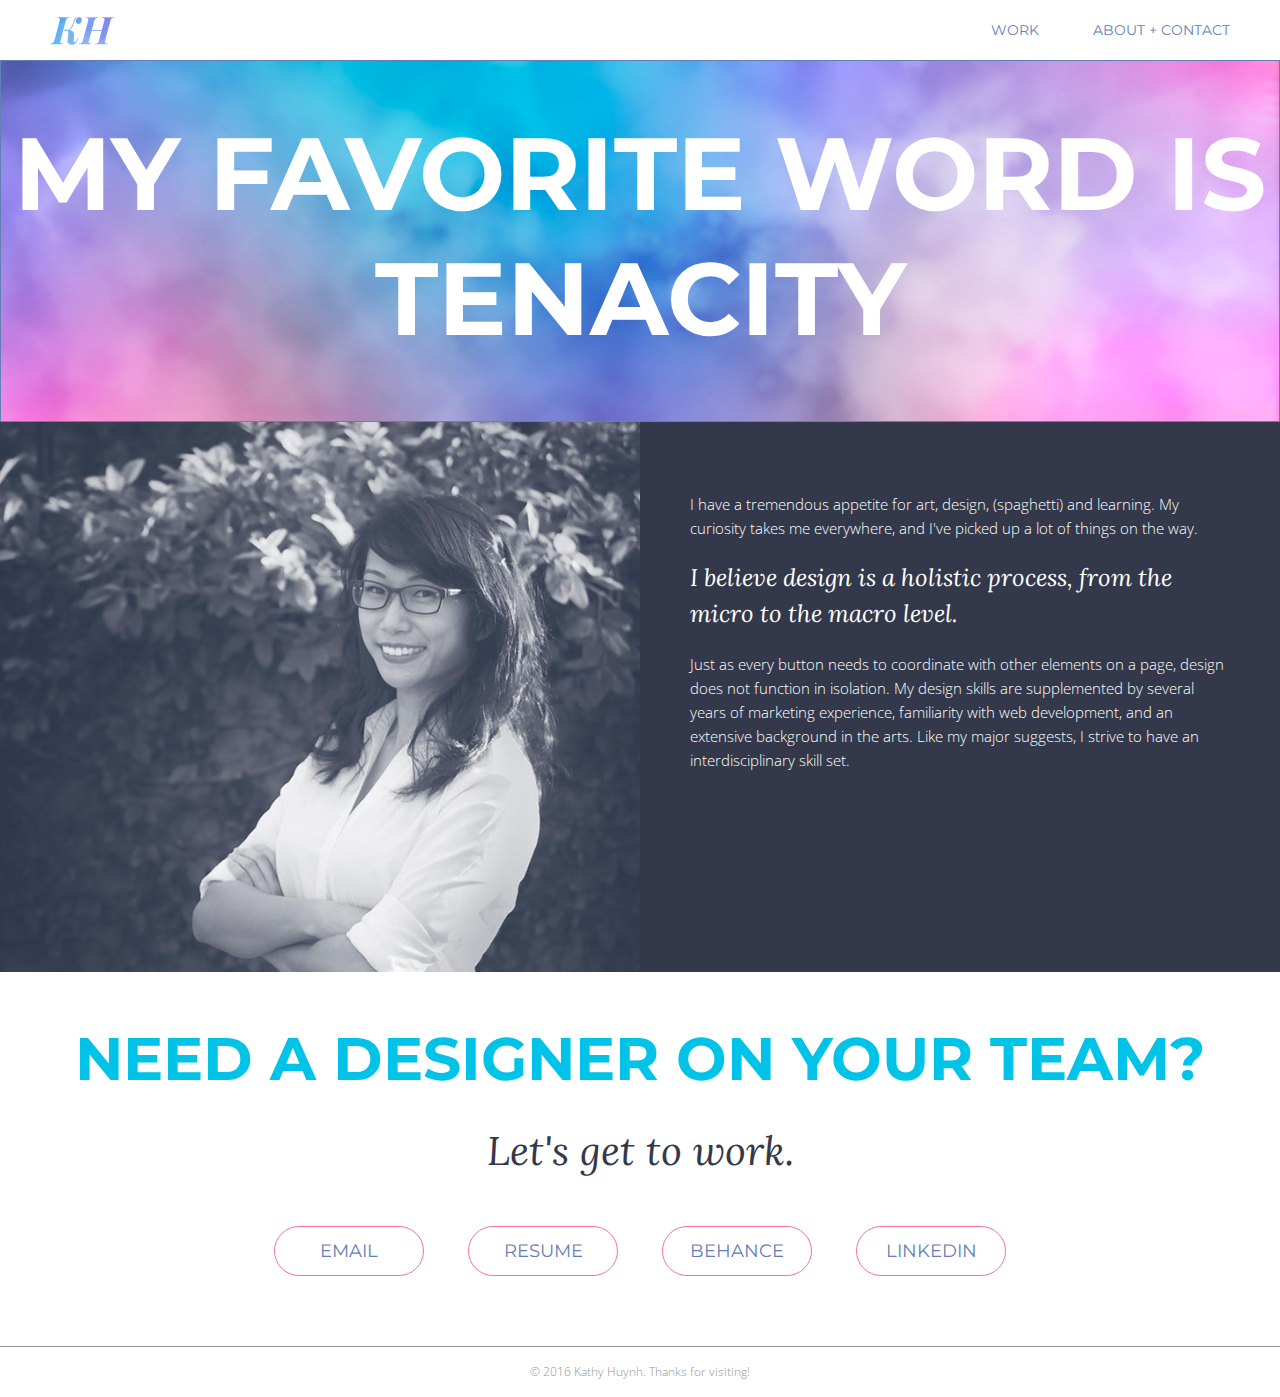
==== about-contact.html @ 4cca3c96 "website version 2 inital commit" ====
<!DOCTYPE html>
<html lang="en-US">
<head>
  <title>Kathy Huynh Design Portfolio</title>
  <meta charset="utf-8"/>
  <meta name="viewport" content="width=device-width, initial-scale=1">
  <link rel="icon" type="image/png" href="img/favicon.png">
  <link rel="stylesheet" type="text/css" href="hkathy.css">
  <link href="https://fonts.googleapis.com/css?family=Open+Sans:300|Lora:400i|Montserrat:400|Playfair+Display:700i" rel="stylesheet">
</head>
<body>
  <nav class="no-border">
    <a href="index.html"><div class="nav-section" id="nav-home">
      <img src="img/nav-icon.svg" alt="KH">
    </div></a>
    <div class="nav-section" id ="nav-work">
      <a href="index.html">Work</a>
    </div>
    <div class="nav-section" id="nav-about-contact">
      <a href="about-contact.html">About + Contact</a>
    </div>
  </nav>
  <div class="hero" id="about">
    <h1>My favorite word is tenacity</h1>
  </div>
  <div class="bio">
    <div class="col" id="profile-pic"></div>
    <div class="col">
      <p>I have a tremendous appetite for art, design, (spaghetti) and learning. My curiosity takes me everywhere, and I've picked up a lot of things on the way.</p>
      <p class="bio-highlight">I believe design is a holistic process, from the micro to the macro level.</p>
      <p>Just as every button needs to coordinate with other elements on a page, design does not function in isolation. My design skills are supplemented by several years of marketing experience, familiarity with web development, and an extensive background in the arts. Like my major suggests, I strive to have an interdisciplinary skill set.</p>
    </div>
  </div>
  <div class="contact">
    <h2>Need a designer on your team?</h2>
    <h3>Let's get to work.</h3>
    <a href="mailto:huynhk100@gmail.com"><button class="btn-contact">Email</button></a>
    <a href="https://drive.google.com/open?id=0Bw5WRVoTo90-eUJ2d1pSTkNGbk0"><button class="btn-contact">Resume</button></a>
    <a href="https://www.behance.net/hkathy"><button class="btn-contact">Behance</button></a>
    <a href="https://www.linkedin.com/in/huynhkathy"><button class="btn-contact">Linkedin</button></a>
  </div>
  <footer style="margin-top: 50px">&copy; 2016 Kathy Huynh. Thanks for visiting!</footer>
</body>

</html>
---- hkathy.css ----
body {
  margin: 0; }

p {
  color: #33384A;
  font-family: "Open Sans", sans-serif;
  font-size: 15px;
  line-height: 24px;
  margin: 20px 0px;
  font-weight: 200; }

ol, ul {
  color: #33384A;
  font-family: "Open Sans", sans-serif;
  font-size: 16px;
  line-height: 24px; }
  ol li, ul li {
    margin: 20px 0px; }

nav {
  text-align: right;
  font-family: "Montserrat", sans-serif;
  font-size: 14px;
  font-weight: 400;
  text-transform: uppercase;
  height: 60px;
  line-height: 60px;
  padding: 0px 50px;
  border-bottom: 0.5px solid #939598; }
  nav a {
    color: #6380B6;
    text-decoration: none;
    transition: color .25s ease;
    -moz-transition: color .25s ease;
    -webkit-transition: color .25s ease; }
    nav a:hover {
      color: #F172A4; }
  @media screen and (max-width: 767px) {
    nav {
      padding: 0px 10px; } }

.nav-section {
  display: inline-block; }

#nav-home {
  float: left; }
  #nav-home img {
    vertical-align: middle;
    height: 30px; }

#nav-work {
  margin-right: 50px; }
  @media screen and (max-width: 767px) {
    #nav-work {
      margin-right: 30px; } }

.hero {
  text-align: center;
  color: #33384A;
  padding-top: 50px;
  padding-bottom: 30px;
  border-bottom: 0.5px solid #939598; }
  .hero h1 {
    text-transform: uppercase;
    font-family: "Montserrat", sans-serif;
    font-weight: 700;
    font-size: 8vw;
    margin: 0; }
    @media screen and (max-width: 992px) {
      .hero h1 {
        font-size: 10vw; } }
  .hero h2 {
    font-family: "Playfair Display", serif;
    font-size: 4vw;
    color: #00C3E7;
    text-transform: none; }
    @media screen and (max-width: 767px) {
      .hero h2 {
        font-size: 28px; } }

#work {
  text-align: center;
  padding-top: 20px; }
  @media screen and (min-width: 1352px) {
    #work {
      padding-left: 10vw;
      padding-right: 10vw; } }

.project-card {
  display: inline-block;
  margin: 20px;
  width: 295px;
  height: 477px;
  text-align: left;
  overflow: hidden; }
  @media screen and (max-width: 767px) {
    .project-card {
      margin: 20px 0px; } }
  .project-card .project-image {
    width: 100%; }
    .project-card .project-image img {
      vertical-align: middle;
      width: 100%;
      height: auto;
      transition: opacity .25s ease;
      -moz-transition: opacity .25s ease;
      -webkit-transition: opacity .25s ease; }
      .project-card .project-image img:hover {
        opacity: 0.6; }
  .project-card .divider-blue {
    width: 70px;
    height: 3px;
    background-color: #00C3E7;
    margin: 15px 0px; }
  .project-card .divider-pink {
    width: 70px;
    height: 3px;
    background-color: #F172A4;
    margin: 15px 0px; }
  .project-card .divider-purple {
    width: 70px;
    height: 3px;
    background-color: #8781bd;
    margin: 15px 0px; }
  .project-card h5 {
    text-transform: uppercase;
    font-family: "Montserrat", sans-serif;
    font-size: 20px;
    font-weight: 400;
    color: #33384A;
    line-height: 24px;
    margin-top: -5px; }
  .project-card p {
    font-family: "Lora", serif;
    font-weight: 400;
    font-style: italic;
    font-size: 14px;
    color: #939598;
    line-height: 24px;
    margin-top: -30px; }

footer {
  height: 50px;
  font-family: "Open Sans", sans-serif;
  font-size: 12px;
  font-weight: 200;
  color: #939598;
  border-top: 0.5px #939598 solid;
  line-height: 50px;
  text-align: center; }

.hero#about {
  background-image: url("img/cloudy-header.jpg");
  background-size: cover;
  color: white;
  border: 0.1px solid #6380B6;
  padding-bottom: 60px; }
  @media screen and (max-width: 600px) {
    .hero#about h1 {
      font-size: 48px; } }

.bio {
  display: flex;
  /* equal height of the children */
  background: #33384A; }
  .bio .col {
    flex: 1;
    /* additionally, equal width */
    padding: 50px; }
    @media screen and (max-width: 767px) {
      .bio .col {
        padding: 10px; } }
    @media screen and (min-width: 767px) {
      .bio .col {
        min-height: 450px; } }
    .bio .col p {
      color: white; }
    .bio .col p.bio-highlight {
      font-family: "Lora", serif;
      font-weight: 400;
      font-style: italic;
      font-size: 24px;
      line-height: 36px; }
  .bio #profile-pic {
    background-image: url("img/profile-picture.jpg");
    background-size: cover;
    background-position: right; }
    @media screen and (max-width: 767px) {
      .bio #profile-pic {
        display: none; } }

.contact {
  text-align: center; }
  .contact h2 {
    font-family: "Montserrat", sans-serif;
    font-size: 60px;
    color: #00C3E7;
    text-transform: uppercase; }
    @media screen and (max-width: 767px) {
      .contact h2 {
        font-size: 48px; } }
  .contact h3 {
    font-family: "Lora", serif;
    font-style: italic;
    font-weight: 400;
    font-size: 40px;
    color: #33384A;
    margin-top: -20px;
    margin-bottom: 50px; }
    @media screen and (max-width: 767px) {
      .contact h3 {
        font-size: 30px; } }
  .contact button.btn-contact {
    font-family: "Montserrat", sans-serif;
    font-weight: 400;
    font-size: 18px;
    line-height: 46px;
    width: 150px;
    height: 50px;
    background: none;
    border: 1px #F172A4 solid;
    border-radius: 50px;
    text-transform: uppercase;
    margin: 0px 20px 20px 20px;
    color: #6380B6;
    transition: color .25s ease;
    -moz-transition: color .25s ease;
    -webkit-transition: color .25s ease; }
    .contact button.btn-contact:hover {
      color: #F172A4; }

.no-border {
  border: none; }

.banner-image {
  width: 100%; }
  .banner-image img {
    width: 100%;
    height: auto; }

.padding-standard {
  padding-left: 15vw;
  padding-right: 15vw; }
  @media screen and (max-width: 767px) {
    .padding-standard {
      padding-left: 10px;
      padding-right: 10px; } }

.project-intro {
  color: #33384A;
  text-align: center; }
  .project-intro h3 {
    font-family: "Montserrat", sans-serif;
    font-size: 48px;
    text-transform: uppercase;
    margin-top: 40px; }
    @media screen and (max-width: 767px) {
      .project-intro h3 {
        font-size: 40px; } }
  .project-intro h4 {
    font-family: "Lora", serif;
    font-style: italic;
    font-size: 24px;
    line-height: 36px;
    margin-top: 0px;
    margin-bottom: 80px;
    font-weight: 400; }
    @media screen and (max-width: 767px) {
      .project-intro h4 {
        font-size: 18px; } }
  .project-intro p {
    margin-top: -30px; }
  .project-intro .type-blue {
    width: 15px;
    height: 15px;
    border-radius: 15px;
    background-color: #00C3E7;
    display: inline-block;
    margin: 10px 10px 15px 10px; }
  .project-intro .type-pink {
    width: 15px;
    height: 15px;
    border-radius: 15px;
    background-color: #F172A4;
    display: inline-block;
    margin: 10px 10px 15px 10px; }
  .project-intro .type-purple {
    width: 15px;
    height: 15px;
    border-radius: 15px;
    background-color: #8781bd;
    display: inline-block;
    margin: 10px 10px 15px 10px; }

h2 {
  font-family: "Montserrat", sans-serif;
  font-size: 16px;
  color: #33384A;
  text-transform: uppercase; }

.img-fit {
  margin-top: 50px;
  margin-bottom: 50px;
  text-align: center; }
  .img-fit img {
    width: 100%;
    height: auto; }

.row-equal {
  display: flex;
  /* equal height of the children */ }

.col {
  flex: 1;
  /* additionally, equal width */ }

.caption {
  font-style: italic;
  text-align: center;
  color: #939598;
  margin-bottom: 30px;
  margin-top: -30px; }

.row-3 {
  text-align: center; }
  @media screen and (min-width: 992px) {
    .row-3 {
      display: flex;
      justify-content: space-between; } }
  .row-3 .col-3 {
    text-align: left;
    vertical-align: top; }
    @media screen and (min-width: 992px) {
      .row-3 .col-3 {
        width: 30%; } }

.row-4 {
  text-align: center; }
  @media screen and (min-width: 992px) {
    .row-4 {
      display: flex;
      justify-content: space-between; } }
  .row-4 .col-4 {
    text-align: left;
    vertical-align: top; }
    @media screen and (min-width: 992px) {
      .row-4 .col-4 {
        width: 22%; } }

.row-2-1 {
  text-align: center; }
  @media screen and (min-width: 992px) {
    .row-2-1 {
      display: flex;
      justify-content: space-between; } }
  .row-2-1 .col-2-1 {
    text-align: left;
    vertical-align: top; }
    @media screen and (min-width: 992px) {
      .row-2-1 .col-2-1 {
        width: 60%; } }
  .row-2-1 .col-1-1 {
    text-align: left;
    vertical-align: top; }
    @media screen and (min-width: 992px) {
      .row-2-1 .col-1-1 {
        width: 30%; } }

.row-2 {
  text-align: center; }
  @media screen and (min-width: 992px) {
    .row-2 {
      display: flex;
      justify-content: space-between; } }
  .row-2 .col-2 {
    text-align: left;
    vertical-align: top; }
    @media screen and (min-width: 992px) {
      .row-2 .col-2 {
        width: 45%; } }
    @media screen and (max-width: 991px) {
      .row-2 .col-2 .btn-margin {
        margin-top: 20px; } }

.highlight {
  background: #EEE;
  padding-top: 30px;
  padding-bottom: 30px; }

.highlight-link {
  background: #00C3E7;
  text-align: center;
  padding: 100px 0px; }
  .highlight-link button {
    background: white;
    color: #00C3E7;
    font-family: "Montserrat", sans-serif;
    font-size: 18px;
    height: 50px;
    border: none;
    padding: 0px 30px;
    border-radius: 50px;
    text-transform: uppercase;
    transition: background .25s ease;
    -moz-transition: background .25s ease;
    -webkit-transition: background .25s ease; }
    .highlight-link button:hover {
      background: #33384A; }

.highlight-scenario {
  border-radius: 20px;
  padding: 20px 30px;
  background-color: #EEE; }

.project-index {
  background-color: #33384A;
  padding-top: 50px;
  padding-bottom: 40px; }
  .project-index .row-3 .col-3 {
    text-align: center; }
    .project-index .row-3 .col-3 h2 {
      color: white; }
    .project-index .row-3 .col-3 p {
      color: white; }
      .project-index .row-3 .col-3 p.current-project {
        text-decoration: underline; }
      .project-index .row-3 .col-3 p:hover {
        font-weight: 600; }

.project-footer {
  background-color: #33384A;
  top-border: white;
  color: white; }

hr {
  border: 0.5px #6380B6 solid; }

.shadow {
  box-shadow: -2px 3px 5px #ddd; }

a {
  text-decoration: none; }

/*# sourceMappingURL=hkathy.css.map */
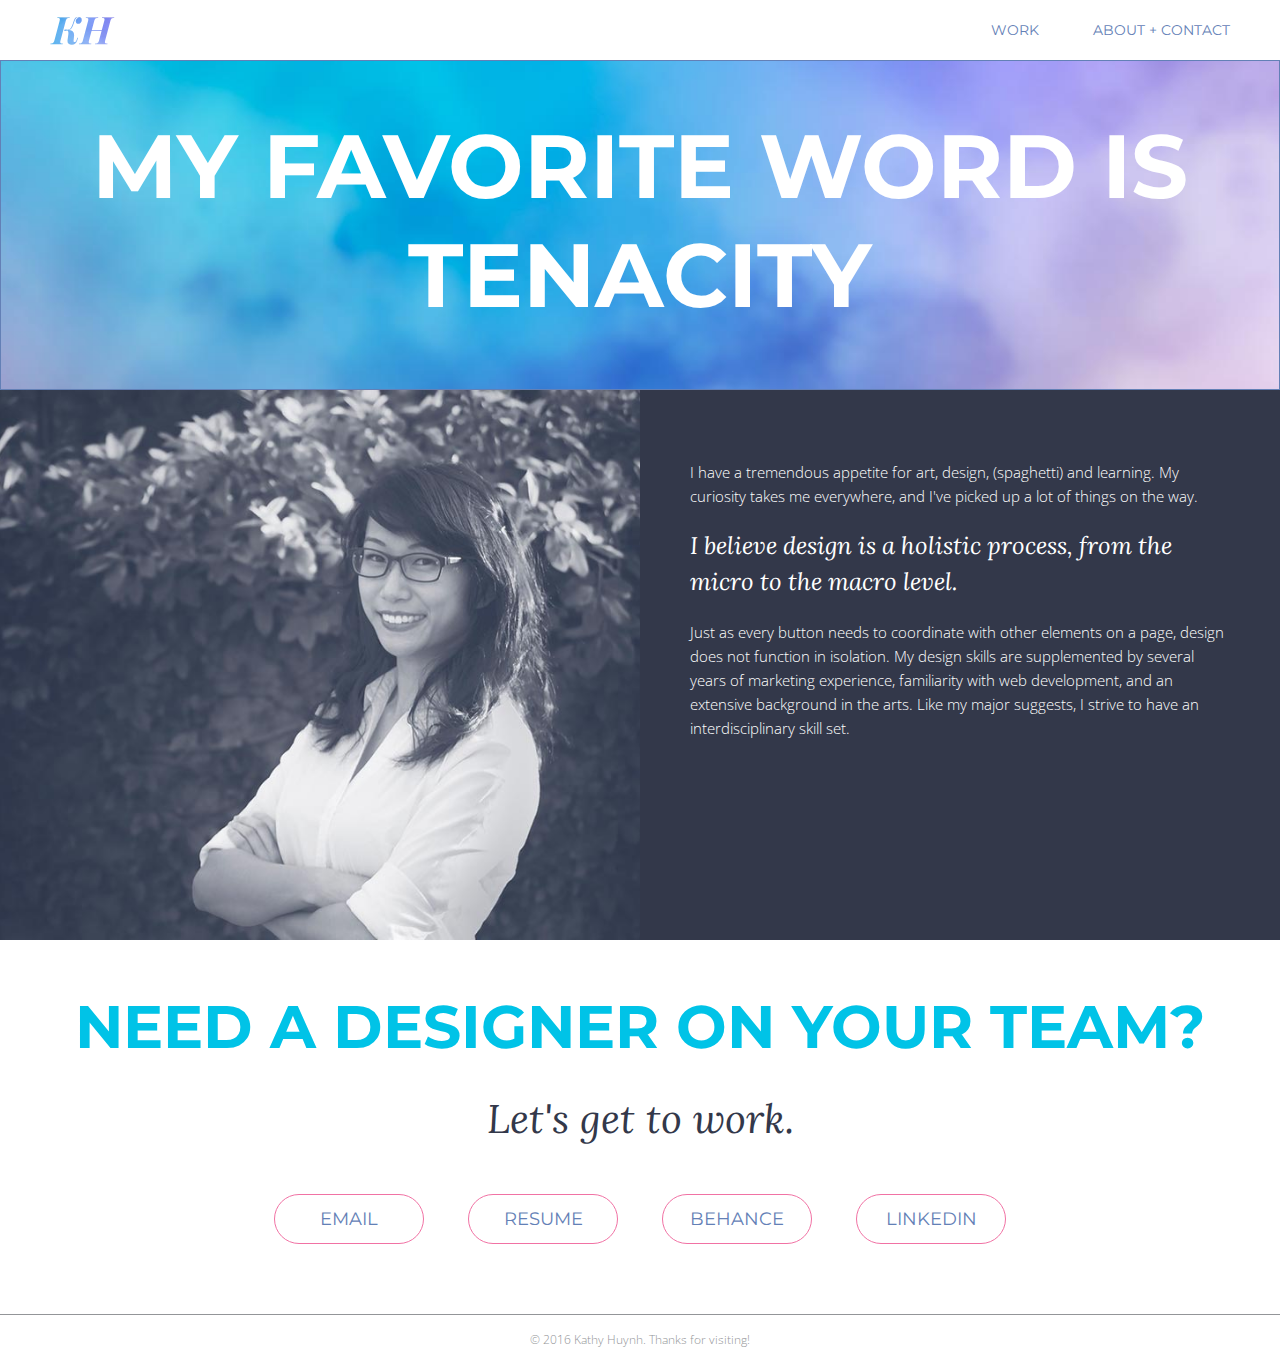
==== commit 23b6a2c3: "updated email" ====
--- a/about-contact.html
+++ b/about-contact.html
@@ -34,7 +34,7 @@
   <div class="contact">
     <h2>Need a designer on your team?</h2>
     <h3>Let's get to work.</h3>
-    <a href="mailto:huynhk100@gmail.com"><button class="btn-contact">Email</button></a>
+    <a href="mailto:thekathyhuynh@gmail.com"><button class="btn-contact">Email</button></a>
     <a href="https://drive.google.com/open?id=0Bw5WRVoTo90-eUJ2d1pSTkNGbk0"><button class="btn-contact">Resume</button></a>
     <a href="https://www.behance.net/hkathy"><button class="btn-contact">Behance</button></a>
     <a href="https://www.linkedin.com/in/huynhkathy"><button class="btn-contact">Linkedin</button></a>
--- a/hkathy.css
+++ b/hkathy.css
@@ -14,8 +14,9 @@
   font-family: "Open Sans", sans-serif;
   font-size: 16px;
   line-height: 24px; }
-  ol li, ul li {
-    margin: 20px 0px; }
+
+ol li, ul li {
+  margin: 20px 0px; }
 
 nav {
   text-align: right;
@@ -35,10 +36,10 @@
     -webkit-transition: color .25s ease; }
     nav a:hover {
       color: #F172A4; }
-  @media screen and (max-width: 767px) {
-    nav {
-      padding: 0px 10px; } }
-
+
+@media screen and (max-width: 767px) {
+  nav {
+    padding: 0px 10px; } }
 .nav-section {
   display: inline-block; }
 
@@ -50,10 +51,10 @@
 
 #nav-work {
   margin-right: 50px; }
-  @media screen and (max-width: 767px) {
-    #nav-work {
-      margin-right: 30px; } }
-
+
+@media screen and (max-width: 767px) {
+  #nav-work {
+    margin-right: 30px; } }
 .hero {
   text-align: center;
   color: #33384A;
@@ -64,28 +65,46 @@
     text-transform: uppercase;
     font-family: "Montserrat", sans-serif;
     font-weight: 700;
-    font-size: 8vw;
+    font-size: 7vw;
     margin: 0; }
-    @media screen and (max-width: 992px) {
-      .hero h1 {
-        font-size: 10vw; } }
   .hero h2 {
     font-family: "Playfair Display", serif;
+    font-style: italic;
     font-size: 4vw;
-    color: #00C3E7;
+    color: white;
+    opacity: 0.9;
     text-transform: none; }
-    @media screen and (max-width: 767px) {
-      .hero h2 {
-        font-size: 28px; } }
-
+  .hero#index {
+    color: white;
+    background-image: url("img/cloudy-header.jpg");
+    height: 90vh; }
+    .hero#index nav {
+      height: 60px;
+      margin-top: -50px; }
+      .hero#index nav a {
+        color: white; }
+        .hero#index nav a:hover {
+          opacity: 0.5;
+          transition: opacity .5s ease; }
+    .hero#index .hero-content {
+      position: relative;
+      top: 45%;
+      transform: translateY(-50%); }
+
+@media screen and (max-width: 992px) {
+  .hero h1 {
+    font-size: 15vw; } }
+@media screen and (max-width: 767px) {
+  .hero h2 {
+    font-size: 28px; } }
 #work {
   text-align: center;
   padding-top: 20px; }
-  @media screen and (min-width: 1352px) {
-    #work {
-      padding-left: 10vw;
-      padding-right: 10vw; } }
-
+
+@media screen and (min-width: 1352px) {
+  #work {
+    padding-left: 10vw;
+    padding-right: 10vw; } }
 .project-card {
   display: inline-block;
   margin: 20px;
@@ -93,20 +112,46 @@
   height: 477px;
   text-align: left;
   overflow: hidden; }
-  @media screen and (max-width: 767px) {
-    .project-card {
-      margin: 20px 0px; } }
   .project-card .project-image {
-    width: 100%; }
-    .project-card .project-image img {
-      vertical-align: middle;
+    width: 100%;
+    height: 77.98%;
+    background-size: cover; }
+    .project-card .project-image#img-basa {
+      background: url(img/thumbnail/basa.jpg); }
+    .project-card .project-image#img-signacare {
+      background: url(img/thumbnail/signacare.jpg); }
+    .project-card .project-image#img-ucsdbox {
+      background: url(img/thumbnail/boxoffice.jpg); }
+    .project-card .project-image#img-piggy {
+      background: url(img/thumbnail/piggy.jpg); }
+    .project-card .project-image#img-mingo {
+      background: url(img/thumbnail/mingo.jpg); }
+    .project-card .project-image#img-jsacard {
+      background: url(img/thumbnail/jsacard.jpg); }
+    .project-card .project-image#img-matsuri {
+      background: url(img/thumbnail/matsuri.jpg); }
+    .project-card .project-image#img-cn {
+      background: url(img/thumbnail/couleurnature.jpg); }
+    .project-card .project-image#img-rift {
+      background: url(img/thumbnail/rift.jpg); }
+    .project-card .project-image#img-coco {
+      background: url(img/thumbnail/cocokh.jpg); }
+    .project-card .project-image .overlay {
+      background: rgba(5, 10, 30, 0.8);
+      opacity: 0;
+      transition: opacity .5s ease;
+      -moz-transition: opacity .5s ease;
+      -webkit-transition: opacity .5s ease;
+      height: 100%;
       width: 100%;
-      height: auto;
-      transition: opacity .25s ease;
-      -moz-transition: opacity .25s ease;
-      -webkit-transition: opacity .25s ease; }
-      .project-card .project-image img:hover {
-        opacity: 0.6; }
+      overflow: hidden; }
+      .project-card .project-image .overlay .description {
+        color: white;
+        font-size: 18px;
+        margin: 16px 20px;
+        line-height: 30px; }
+    .project-card .project-image:hover .overlay {
+      opacity: 1; }
   .project-card .divider-blue {
     width: 70px;
     height: 3px;
@@ -139,6 +184,9 @@
     line-height: 24px;
     margin-top: -30px; }
 
+@media screen and (max-width: 767px) {
+  .project-card {
+    margin: 20px 0px; } }
 footer {
   height: 50px;
   font-family: "Open Sans", sans-serif;
@@ -152,13 +200,16 @@
 .hero#about {
   background-image: url("img/cloudy-header.jpg");
   background-size: cover;
+  background-repeat: no-repeat;
+  background-position: center;
+  background-attachment: fixed;
   color: white;
   border: 0.1px solid #6380B6;
   padding-bottom: 60px; }
-  @media screen and (max-width: 600px) {
-    .hero#about h1 {
-      font-size: 48px; } }
-
+
+@media screen and (max-width: 600px) {
+  .hero#about h1 {
+    font-size: 48px; } }
 .bio {
   display: flex;
   /* equal height of the children */
@@ -167,28 +218,28 @@
     flex: 1;
     /* additionally, equal width */
     padding: 50px; }
-    @media screen and (max-width: 767px) {
-      .bio .col {
-        padding: 10px; } }
-    @media screen and (min-width: 767px) {
-      .bio .col {
-        min-height: 450px; } }
     .bio .col p {
       color: white; }
-    .bio .col p.bio-highlight {
-      font-family: "Lora", serif;
-      font-weight: 400;
-      font-style: italic;
-      font-size: 24px;
-      line-height: 36px; }
+      .bio .col p.bio-highlight {
+        font-family: "Lora", serif;
+        font-weight: 400;
+        font-style: italic;
+        font-size: 24px;
+        line-height: 36px; }
   .bio #profile-pic {
     background-image: url("img/profile-picture.jpg");
     background-size: cover;
     background-position: right; }
-    @media screen and (max-width: 767px) {
-      .bio #profile-pic {
-        display: none; } }
-
+
+@media screen and (max-width: 767px) {
+  .bio .col {
+    padding: 10px; } }
+@media screen and (min-width: 767px) {
+  .bio .col {
+    min-height: 450px; } }
+@media screen and (max-width: 767px) {
+  .bio #profile-pic {
+    display: none; } }
 .contact {
   text-align: center; }
   .contact h2 {
@@ -196,9 +247,6 @@
     font-size: 60px;
     color: #00C3E7;
     text-transform: uppercase; }
-    @media screen and (max-width: 767px) {
-      .contact h2 {
-        font-size: 48px; } }
   .contact h3 {
     font-family: "Lora", serif;
     font-style: italic;
@@ -207,9 +255,6 @@
     color: #33384A;
     margin-top: -20px;
     margin-bottom: 50px; }
-    @media screen and (max-width: 767px) {
-      .contact h3 {
-        font-size: 30px; } }
   .contact button.btn-contact {
     font-family: "Montserrat", sans-serif;
     font-weight: 400;
@@ -228,7 +273,15 @@
     -webkit-transition: color .25s ease; }
     .contact button.btn-contact:hover {
       color: #F172A4; }
-
+    .contact button.btn-contact:focus {
+      outline: 0; }
+
+@media screen and (max-width: 767px) {
+  .contact h2 {
+    font-size: 48px; } }
+@media screen and (max-width: 767px) {
+  .contact h3 {
+    font-size: 30px; } }
 .no-border {
   border: none; }
 
@@ -241,11 +294,11 @@
 .padding-standard {
   padding-left: 15vw;
   padding-right: 15vw; }
-  @media screen and (max-width: 767px) {
-    .padding-standard {
-      padding-left: 10px;
-      padding-right: 10px; } }
-
+
+@media screen and (max-width: 767px) {
+  .padding-standard {
+    padding-left: 10px;
+    padding-right: 10px; } }
 .project-intro {
   color: #33384A;
   text-align: center; }
@@ -254,9 +307,6 @@
     font-size: 48px;
     text-transform: uppercase;
     margin-top: 40px; }
-    @media screen and (max-width: 767px) {
-      .project-intro h3 {
-        font-size: 40px; } }
   .project-intro h4 {
     font-family: "Lora", serif;
     font-style: italic;
@@ -265,9 +315,6 @@
     margin-top: 0px;
     margin-bottom: 80px;
     font-weight: 400; }
-    @media screen and (max-width: 767px) {
-      .project-intro h4 {
-        font-size: 18px; } }
   .project-intro p {
     margin-top: -30px; }
   .project-intro .type-blue {
@@ -292,6 +339,12 @@
     display: inline-block;
     margin: 10px 10px 15px 10px; }
 
+@media screen and (max-width: 767px) {
+  .project-intro h3 {
+    font-size: 40px; } }
+@media screen and (max-width: 767px) {
+  .project-intro h4 {
+    font-size: 18px; } }
 h2 {
   font-family: "Montserrat", sans-serif;
   font-size: 16px;
@@ -323,65 +376,62 @@
 
 .row-3 {
   text-align: center; }
-  @media screen and (min-width: 992px) {
-    .row-3 {
-      display: flex;
-      justify-content: space-between; } }
   .row-3 .col-3 {
     text-align: left;
     vertical-align: top; }
-    @media screen and (min-width: 992px) {
-      .row-3 .col-3 {
-        width: 30%; } }
-
+
+@media screen and (min-width: 992px) {
+  .row-3 {
+    display: flex;
+    justify-content: space-between; } }
+@media screen and (min-width: 992px) {
+  .row-3 .col-3 {
+    width: 30%; } }
 .row-4 {
   text-align: center; }
-  @media screen and (min-width: 992px) {
-    .row-4 {
-      display: flex;
-      justify-content: space-between; } }
   .row-4 .col-4 {
     text-align: left;
     vertical-align: top; }
-    @media screen and (min-width: 992px) {
-      .row-4 .col-4 {
-        width: 22%; } }
-
+
+@media screen and (min-width: 992px) {
+  .row-4 {
+    display: flex;
+    justify-content: space-between; } }
+@media screen and (min-width: 992px) {
+  .row-4 .col-4 {
+    width: 22%; } }
 .row-2-1 {
   text-align: center; }
-  @media screen and (min-width: 992px) {
-    .row-2-1 {
-      display: flex;
-      justify-content: space-between; } }
-  .row-2-1 .col-2-1 {
+  .row-2-1 .col-2-1, .row-2-1 .col-1-1 {
     text-align: left;
     vertical-align: top; }
-    @media screen and (min-width: 992px) {
-      .row-2-1 .col-2-1 {
-        width: 60%; } }
+
+@media screen and (min-width: 992px) {
+  .row-2-1 {
+    display: flex;
+    justify-content: space-between; } }
+@media screen and (min-width: 992px) {
+  .row-2-1 .col-2-1 {
+    width: 60%; } }
+@media screen and (min-width: 992px) {
   .row-2-1 .col-1-1 {
-    text-align: left;
-    vertical-align: top; }
-    @media screen and (min-width: 992px) {
-      .row-2-1 .col-1-1 {
-        width: 30%; } }
-
+    width: 30%; } }
 .row-2 {
   text-align: center; }
-  @media screen and (min-width: 992px) {
-    .row-2 {
-      display: flex;
-      justify-content: space-between; } }
   .row-2 .col-2 {
     text-align: left;
     vertical-align: top; }
-    @media screen and (min-width: 992px) {
-      .row-2 .col-2 {
-        width: 45%; } }
-    @media screen and (max-width: 991px) {
-      .row-2 .col-2 .btn-margin {
-        margin-top: 20px; } }
-
+
+@media screen and (min-width: 992px) {
+  .row-2 {
+    display: flex;
+    justify-content: space-between; } }
+@media screen and (min-width: 992px) {
+  .row-2 .col-2 {
+    width: 45%; } }
+@media screen and (max-width: 991px) {
+  .row-2 .col-2 .btn-margin {
+    margin-top: 20px; } }
 .highlight {
   background: #EEE;
   padding-top: 30px;
@@ -441,4 +491,70 @@
 a {
   text-decoration: none; }
 
+p.quote {
+  font-family: "Lora", serif;
+  font-weight: 400;
+  font-style: italic;
+  font-size: 24px;
+  line-height: 30px;
+  color: #00C3E7;
+  text-align: center; }
+
+@media screen and (max-width: 320px) {
+  iframe {
+    width: 300px;
+    height: 169px; } }
+@media screen and (min-width: 321px) {
+  iframe {
+    width: 853px;
+    height: 480px; } }
+
+.arrow {
+  opacity: 0.75;
+  left: 50%;
+  position: absolute;
+  bottom: 10vh;
+  margin-left: -20px;
+  width: 40px;
+  height: 40px;
+  background-image: url([data-uri]);
+  background-size: contain; }
+
+/* Animate.css */
+.animated {
+  -webkit-animation-duration: 2s;
+  animation-duration: 2s;
+  -webkit-animation-fill-mode: both;
+  animation-fill-mode: both; }
+
+.animated.infinite {
+  -webkit-animation-iteration-count: infinite;
+  animation-iteration-count: infinite; }
+
+@-webkit-keyframes bounce {
+  70% {
+    -webkit-animation-timing-function: cubic-bezier(0.755, 0.05, 0.855, 0.06);
+    animation-timing-function: cubic-bezier(0.755, 0.05, 0.855, 0.06);
+    -webkit-transform: translate3d(0, -15px, 0);
+    transform: translate3d(0, -15px, 0); }
+  90% {
+    -webkit-transform: translate3d(0, -4px, 0);
+    transform: translate3d(0, -4px, 0); } }
+.bounce {
+  -webkit-animation-name: bounce;
+  animation-name: bounce;
+  -webkit-transform-origin: center bottom;
+  transform-origin: center bottom; }
+
+@-webkit-keyframes flash {
+  from, 50%, to {
+    opacity: 1; }
+  25%, 75% {
+    opacity: 0; } }
+@keyframes flash {
+  from, 50%, to {
+    opacity: 1; }
+  25%, 75% {
+    opacity: 0; } }
+
 /*# sourceMappingURL=hkathy.css.map */
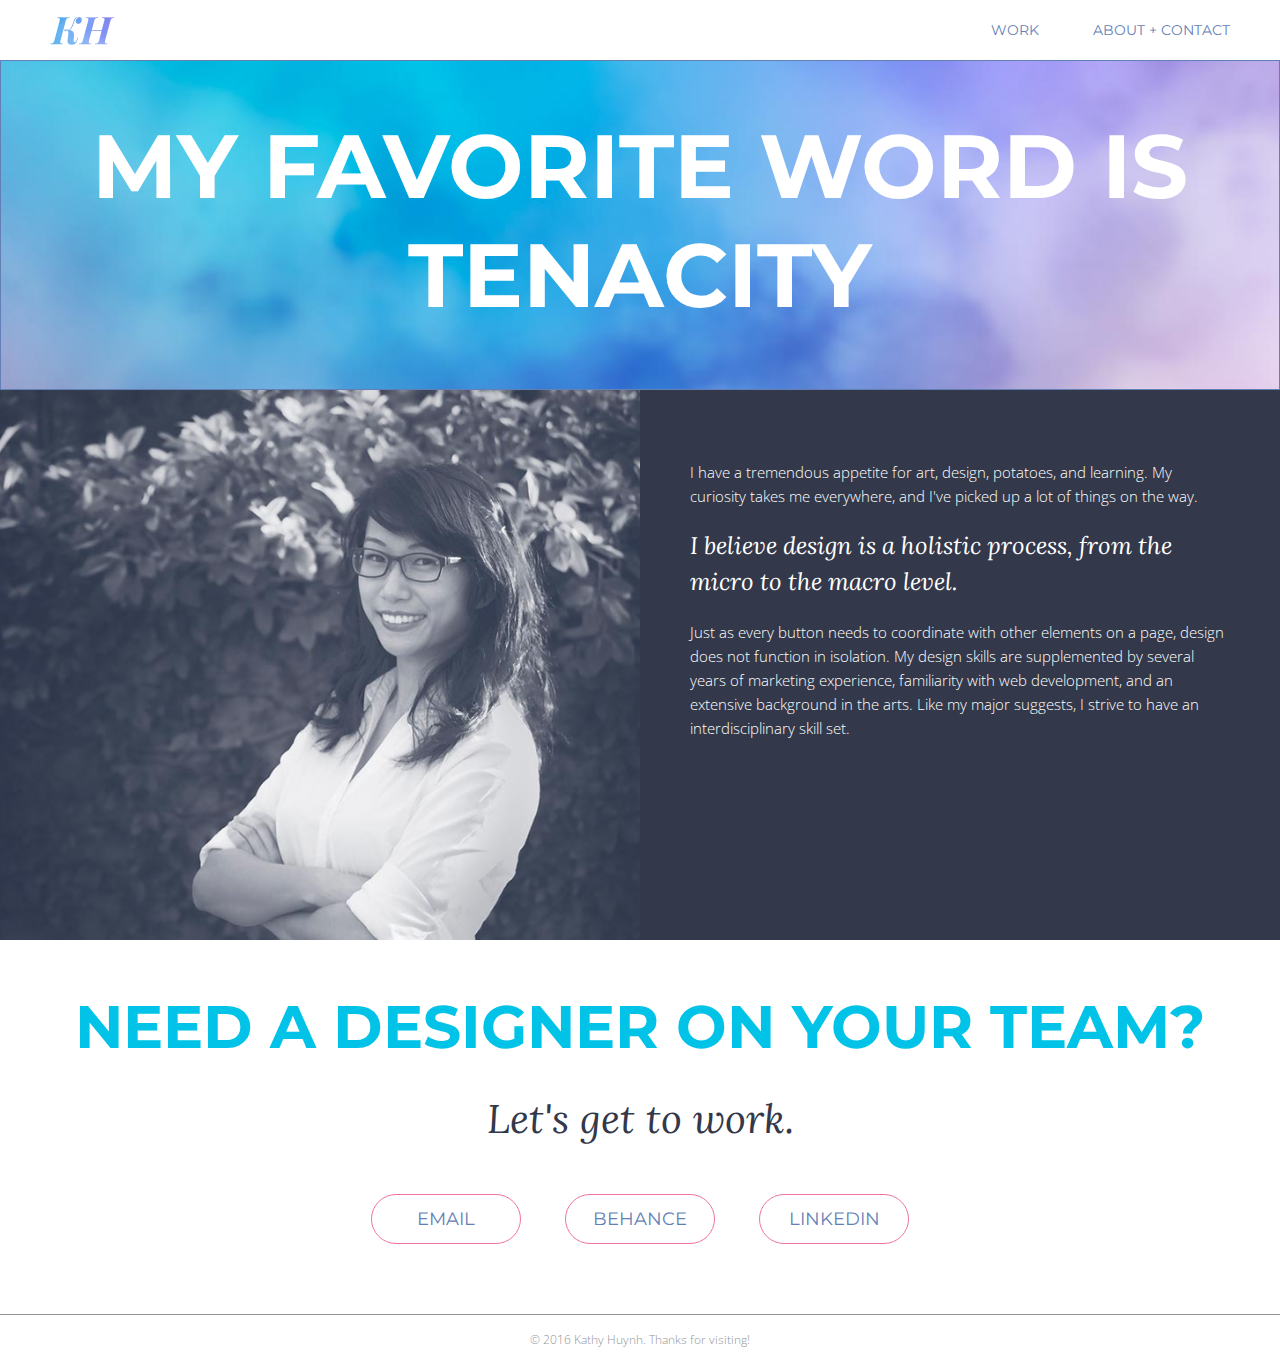
==== commit b359f597: "Update about-contact.html" ====
--- a/about-contact.html
+++ b/about-contact.html
@@ -26,7 +26,7 @@
   <div class="bio">
     <div class="col" id="profile-pic"></div>
     <div class="col">
-      <p>I have a tremendous appetite for art, design, (spaghetti) and learning. My curiosity takes me everywhere, and I've picked up a lot of things on the way.</p>
+      <p>I have a tremendous appetite for art, design, potatoes, and learning. My curiosity takes me everywhere, and I've picked up a lot of things on the way.</p>
       <p class="bio-highlight">I believe design is a holistic process, from the micro to the macro level.</p>
       <p>Just as every button needs to coordinate with other elements on a page, design does not function in isolation. My design skills are supplemented by several years of marketing experience, familiarity with web development, and an extensive background in the arts. Like my major suggests, I strive to have an interdisciplinary skill set.</p>
     </div>
@@ -35,7 +35,7 @@
     <h2>Need a designer on your team?</h2>
     <h3>Let's get to work.</h3>
     <a href="mailto:thekathyhuynh@gmail.com"><button class="btn-contact">Email</button></a>
-    <a href="https://drive.google.com/open?id=0Bw5WRVoTo90-eUJ2d1pSTkNGbk0"><button class="btn-contact">Resume</button></a>
+    <!--<a href="https://drive.google.com/open?id=0Bw5WRVoTo90-eUJ2d1pSTkNGbk0"><button class="btn-contact">Resume</button></a>-->
     <a href="https://www.behance.net/hkathy"><button class="btn-contact">Behance</button></a>
     <a href="https://www.linkedin.com/in/huynhkathy"><button class="btn-contact">Linkedin</button></a>
   </div>
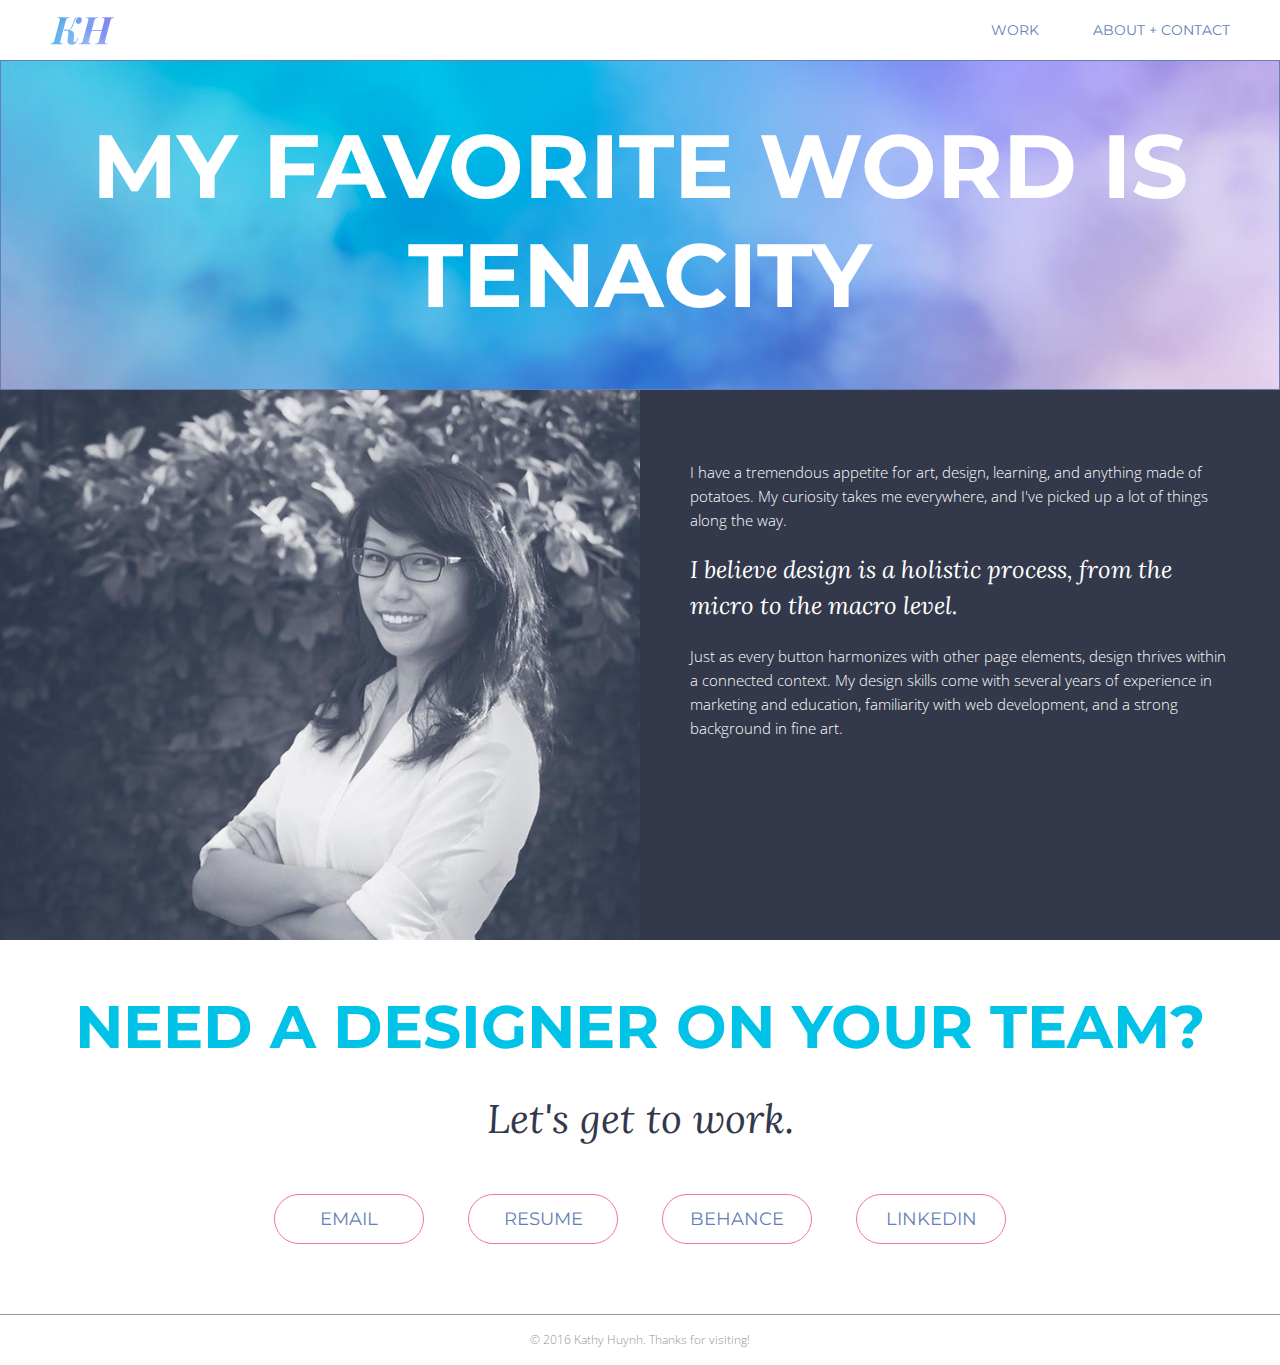
==== commit c90ec51d: "Updated bio and restored resume button" ====
--- a/about-contact.html
+++ b/about-contact.html
@@ -26,16 +26,16 @@
   <div class="bio">
     <div class="col" id="profile-pic"></div>
     <div class="col">
-      <p>I have a tremendous appetite for art, design, potatoes, and learning. My curiosity takes me everywhere, and I've picked up a lot of things on the way.</p>
+      <p>I have a tremendous appetite for art, design, learning, and anything made of potatoes. My curiosity takes me everywhere, and I've picked up a lot of things along the way.</p>
       <p class="bio-highlight">I believe design is a holistic process, from the micro to the macro level.</p>
-      <p>Just as every button needs to coordinate with other elements on a page, design does not function in isolation. My design skills are supplemented by several years of marketing experience, familiarity with web development, and an extensive background in the arts. Like my major suggests, I strive to have an interdisciplinary skill set.</p>
+      <p>Just as every button harmonizes with other page elements, design thrives within a connected context. My design skills come with several years of experience in marketing and education, familiarity with web development, and a strong background in fine art.</p>
     </div>
   </div>
   <div class="contact">
     <h2>Need a designer on your team?</h2>
     <h3>Let's get to work.</h3>
     <a href="mailto:thekathyhuynh@gmail.com"><button class="btn-contact">Email</button></a>
-    <!--<a href="https://drive.google.com/open?id=0Bw5WRVoTo90-eUJ2d1pSTkNGbk0"><button class="btn-contact">Resume</button></a>-->
+    <a href="https://drive.google.com/file/d/1gEXOr9mNb92xEZ1bhscaVcDwSuq8Tvnk"><button class="btn-contact">Resume</button></a>
     <a href="https://www.behance.net/hkathy"><button class="btn-contact">Behance</button></a>
     <a href="https://www.linkedin.com/in/huynhkathy"><button class="btn-contact">Linkedin</button></a>
   </div>
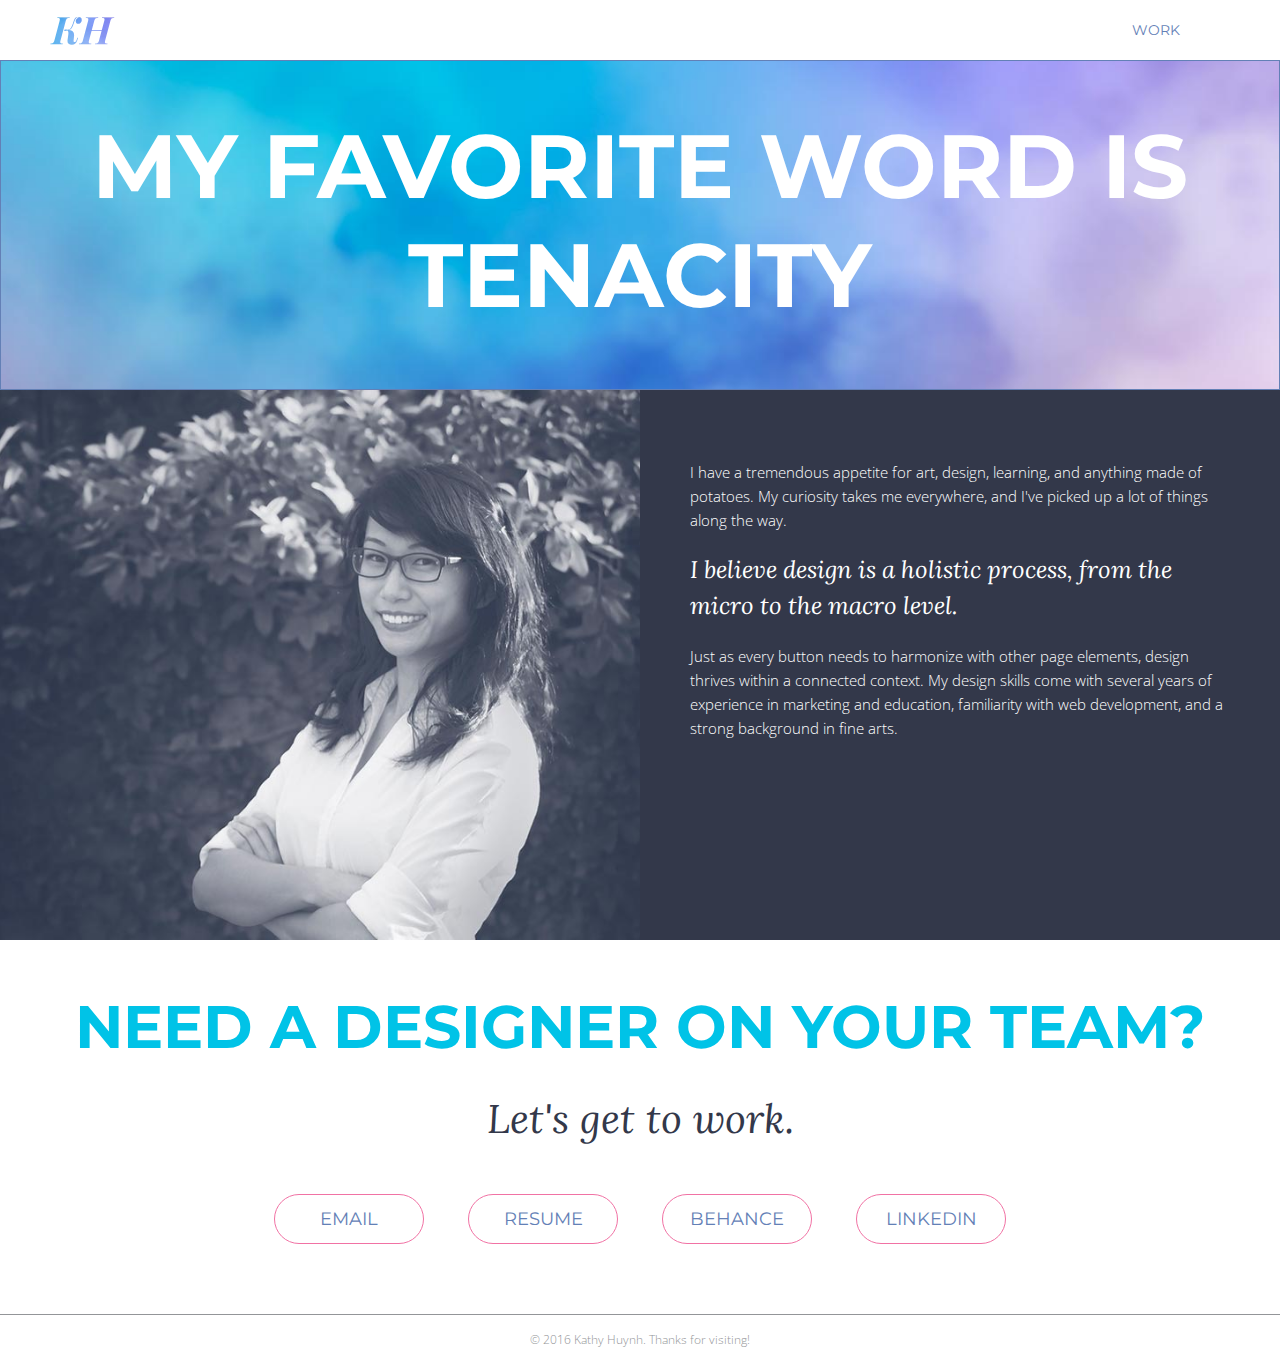
==== commit 03c048c1: "Removed about button from about-contact.html" ====
--- a/about-contact.html
+++ b/about-contact.html
@@ -16,9 +16,9 @@
     <div class="nav-section" id ="nav-work">
       <a href="index.html">Work</a>
     </div>
-    <div class="nav-section" id="nav-about-contact">
+    <!--<div class="nav-section" id="nav-about-contact">
       <a href="about-contact.html">About + Contact</a>
-    </div>
+    </div>-->
   </nav>
   <div class="hero" id="about">
     <h1>My favorite word is tenacity</h1>
@@ -28,7 +28,7 @@
     <div class="col">
       <p>I have a tremendous appetite for art, design, learning, and anything made of potatoes. My curiosity takes me everywhere, and I've picked up a lot of things along the way.</p>
       <p class="bio-highlight">I believe design is a holistic process, from the micro to the macro level.</p>
-      <p>Just as every button harmonizes with other page elements, design thrives within a connected context. My design skills come with several years of experience in marketing and education, familiarity with web development, and a strong background in fine art.</p>
+      <p>Just as every button needs to harmonize with other page elements, design thrives within a connected context. My design skills come with several years of experience in marketing and education, familiarity with web development, and a strong background in fine arts.</p>
     </div>
   </div>
   <div class="contact">
